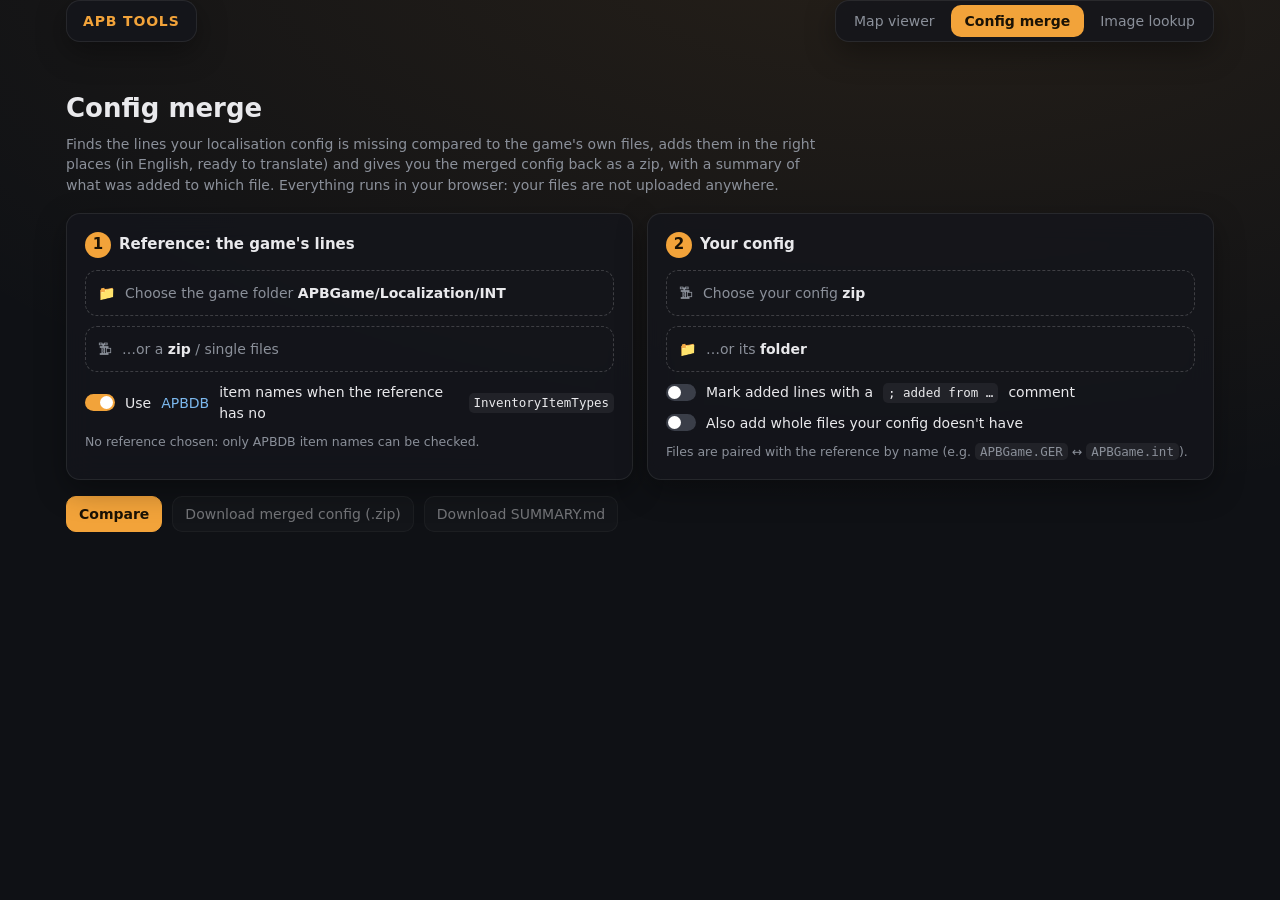
==== config/index.html @ e2eb2648 "Image Lookup" ====
<!doctype html>
<html lang="en"><head><meta charset="utf-8"><meta name="viewport" content="width=device-width,initial-scale=1">
<title>APB config merge</title><link rel="stylesheet" href="../assets/style.css">
<style>
  body{background:radial-gradient(1200px 600px at 70% -10%,rgba(242,163,58,.10),transparent),var(--bg)}
  .intro{color:var(--dim);max-width:760px;margin:6px 0 18px}
  .steps{display:grid;grid-template-columns:1fr 1fr;gap:14px}@media (max-width:820px){.steps{grid-template-columns:1fr}}
  .step{padding:18px}.step .num{width:26px;height:26px;border-radius:50%;background:var(--acc);color:var(--acc-ink);display:inline-grid;place-items:center;font-weight:700;margin-right:8px}
  .step h2{margin:0 0 12px;font-size:15px;display:flex;align-items:center}
  .pick{display:flex;flex-direction:column;gap:10px}
  .drop{display:flex;align-items:center;gap:10px;padding:12px;border:1px dashed rgba(255,255,255,.18);border-radius:12px;color:var(--dim);cursor:pointer;position:relative}
  .drop:hover{border-color:rgba(242,163,58,.6);color:var(--text)}.drop input{position:absolute;inset:0;opacity:0;cursor:pointer}
  .drop b{color:var(--text);font-weight:600}
  .opt{display:flex;gap:10px;align-items:center;cursor:pointer;user-select:none;color:var(--text)}
  .bar{display:flex;gap:10px;align-items:center;flex-wrap:wrap;margin:16px 0}
  #files tr.click{cursor:pointer}#files tr.click:hover td{background:rgba(255,255,255,.03)}
  #detail{max-height:65vh;overflow:auto}
  .st-added{color:var(--ok)}.st-duplicate-in-custom,.st-only-in-custom{color:var(--bad)}.st-same-text{color:var(--dim)}
  td.v{max-width:420px;overflow:hidden;text-overflow:ellipsis;white-space:nowrap}
  .info{font-size:12.5px;color:var(--dim)}
</style></head>
<body>
<div class="topbar page"><a class="glass brand" href="../">APB TOOLS</a><div style="flex:1"></div>
  <nav class="glass nav"><a href="../maps/">Map viewer</a><a class="on" href="./">Config merge</a><a href="../images/">Image lookup</a></nav></div>
<main class="page">
  <h1 style="margin:8px 0 0;font-size:26px">Config merge</h1>
  <p class="intro">Finds the lines your localisation config is missing compared to the game's own files, adds them in the right
    places (in English, ready to translate) and gives you the merged config back as a zip, with a summary of what was added
    to which file. Everything runs in your browser: your files are not uploaded anywhere.</p>
  <div class="steps">
    <section class="glass step"><h2><span class="num">1</span>Reference: the game's lines</h2><div class="pick">
      <label class="drop"><input type="file" id="refdir" webkitdirectory multiple>📁 <span>Choose the game folder <b>APBGame/Localization/INT</b></span></label>
      <label class="drop"><input type="file" id="reffiles" multiple accept=".zip,.int,.INT,.ini,.txt">🗜 <span>…or a <b>zip</b> / single files</span></label>
      <label class="opt"><span class="switch on" data-cb="useapbdb"></span>Use <a href="https://apbdb.com" target="_blank">APBDB</a> item names when the reference has no <code>InventoryItemTypes</code></label>
      <span id="refinfo" class="info">No reference chosen: only APBDB item names can be checked.</span></div></section>
    <section class="glass step"><h2><span class="num">2</span>Your config</h2><div class="pick">
      <label class="drop"><input type="file" id="cuszip" accept=".zip" multiple>🗜 <span>Choose your config <b>zip</b></span></label>
      <label class="drop"><input type="file" id="cusdir" webkitdirectory multiple>📁 <span>…or its <b>folder</b></span></label>
      <label class="opt"><span class="switch" data-cb="mark"></span>Mark added lines with a <code>; added from …</code> comment</label>
      <label class="opt"><span class="switch" data-cb="addmissing"></span>Also add whole files your config doesn't have</label>
      <span id="cusinfo" class="info">Files are paired with the reference by name (e.g. <code>APBGame.GER</code> ↔ <code>APBGame.int</code>).</span></div></section>
  </div>
  <input type="checkbox" id="useapbdb" checked hidden><input type="checkbox" id="mark" hidden><input type="checkbox" id="addmissing" hidden>
  <div class="bar"><button id="run" class="primary">Compare</button><button id="dlzip" disabled>Download merged config (.zip)</button>
    <button id="dlsum" disabled>Download SUMMARY.md</button><span id="status" class="dim"></span></div>
  <div id="out"></div>
  <div id="detail"></div>
</main>
<script>
document.querySelectorAll('.switch[data-cb]').forEach(sw => sw.closest('label').addEventListener('click', e => {
  e.preventDefault(); const cb = document.getElementById(sw.dataset.cb); cb.checked = !cb.checked; sw.classList.toggle('on', cb.checked);
}));
</script>
<script type="module" src="app.js"></script>
</body></html>
---- assets/style.css ----
:root{--acc:#f2a33a;--acc-ink:#1a1205;--bg:#0f1115;--glass:rgba(20,22,28,.8);--glass-solid:#171a20;--line:rgba(255,255,255,.08);--text:#e9e9ec;--dim:#8b909a;--ok:#7bd389;--bad:#e66a6a;--link:#7cb8ee;--r:14px}
*{box-sizing:border-box}
html,body{margin:0;height:100%;background:var(--bg);color:var(--text);font:14px/1.45 Inter,system-ui,-apple-system,"Segoe UI",Roboto,sans-serif;-webkit-font-smoothing:antialiased}
a{color:var(--link);text-decoration:none}a:hover{text-decoration:underline}
code{background:rgba(255,255,255,.06);padding:1px 5px;border-radius:5px;font-size:12.5px}
.glass{background:var(--glass);backdrop-filter:blur(14px);-webkit-backdrop-filter:blur(14px);border:1px solid var(--line);border-radius:var(--r);box-shadow:0 10px 30px rgba(0,0,0,.35)}
button,select,input,.btn{font:inherit;color:var(--text);background:rgba(255,255,255,.05);border:1px solid var(--line);border-radius:10px;padding:7px 12px}
button,.btn{cursor:pointer;display:inline-flex;align-items:center;gap:6px}button:hover,.btn:hover{border-color:rgba(242,163,58,.6);text-decoration:none}
button.primary,.btn.primary{background:var(--acc);color:var(--acc-ink);border-color:var(--acc);font-weight:600}
button:disabled{opacity:.45;cursor:default}
select{appearance:none;padding-right:28px;background-image:linear-gradient(45deg,transparent 50%,var(--dim) 50%),linear-gradient(135deg,var(--dim) 50%,transparent 50%);background-position:calc(100% - 15px) 50%,calc(100% - 10px) 50%;background-size:5px 5px;background-repeat:no-repeat}
select option{background:var(--glass-solid)}
input::placeholder{color:var(--dim)}input:focus,select:focus{outline:none;border-color:rgba(242,163,58,.7)}
.dim{color:var(--dim)}.ok{color:var(--ok)}.bad{color:var(--bad)}.hint{color:var(--dim);font-size:12px}
.topbar{display:flex;align-items:center;gap:12px;padding:16px}
.brand{padding:10px 16px;font-weight:700;letter-spacing:.06em;color:var(--acc);display:flex;gap:10px;align-items:center;white-space:nowrap}
.brand small{color:var(--dim);font-weight:500;letter-spacing:0}
.nav{display:flex;padding:4px;gap:2px}.nav a{padding:6px 14px;border-radius:10px;color:var(--dim)}.nav a.on{background:var(--acc);color:var(--acc-ink);font-weight:600}.nav a:hover{text-decoration:none;color:var(--text)}.nav a.on:hover{color:var(--acc-ink)}
.seg{display:flex;padding:4px;gap:2px}.seg button{border:0;background:none;color:var(--dim);padding:6px 14px}.seg button.on{background:var(--acc);color:var(--acc-ink);font-weight:600}
.card{padding:16px 18px;margin:0 0 14px}.card h3{margin:0 0 10px;font-size:11px;letter-spacing:.12em;text-transform:uppercase;color:var(--dim);font-weight:600}
.page{max-width:1180px;margin:0 auto;padding:0 16px 40px}
table.grid{border-collapse:collapse;font-size:12.5px;width:100%}table.grid th,table.grid td{border-bottom:1px solid var(--line);padding:6px 8px;text-align:left;vertical-align:top}
table.grid th{color:var(--dim);font-weight:600;font-size:11.5px;text-transform:uppercase;letter-spacing:.06em;position:sticky;top:0;background:var(--glass-solid)}
.tag{display:inline-flex;gap:6px;align-items:center;padding:3px 10px;border-radius:20px;background:rgba(255,255,255,.05);border:1px solid var(--line);font-size:12px;margin:2px}
.swatch{display:inline-block;width:10px;height:10px;border-radius:3px;margin-right:6px;vertical-align:middle}
.switch{width:30px;height:17px;border-radius:9px;background:#3a3e48;position:relative;flex:none;cursor:pointer;transition:background .15s}
.switch:after{content:"";position:absolute;width:13px;height:13px;border-radius:50%;background:#fff;top:2px;left:2px;transition:left .15s}
.switch.on{background:var(--acc)}.switch.on:after{left:15px}
@media (max-width:760px){.topbar{flex-wrap:wrap;padding:10px}.brand small{display:none}}
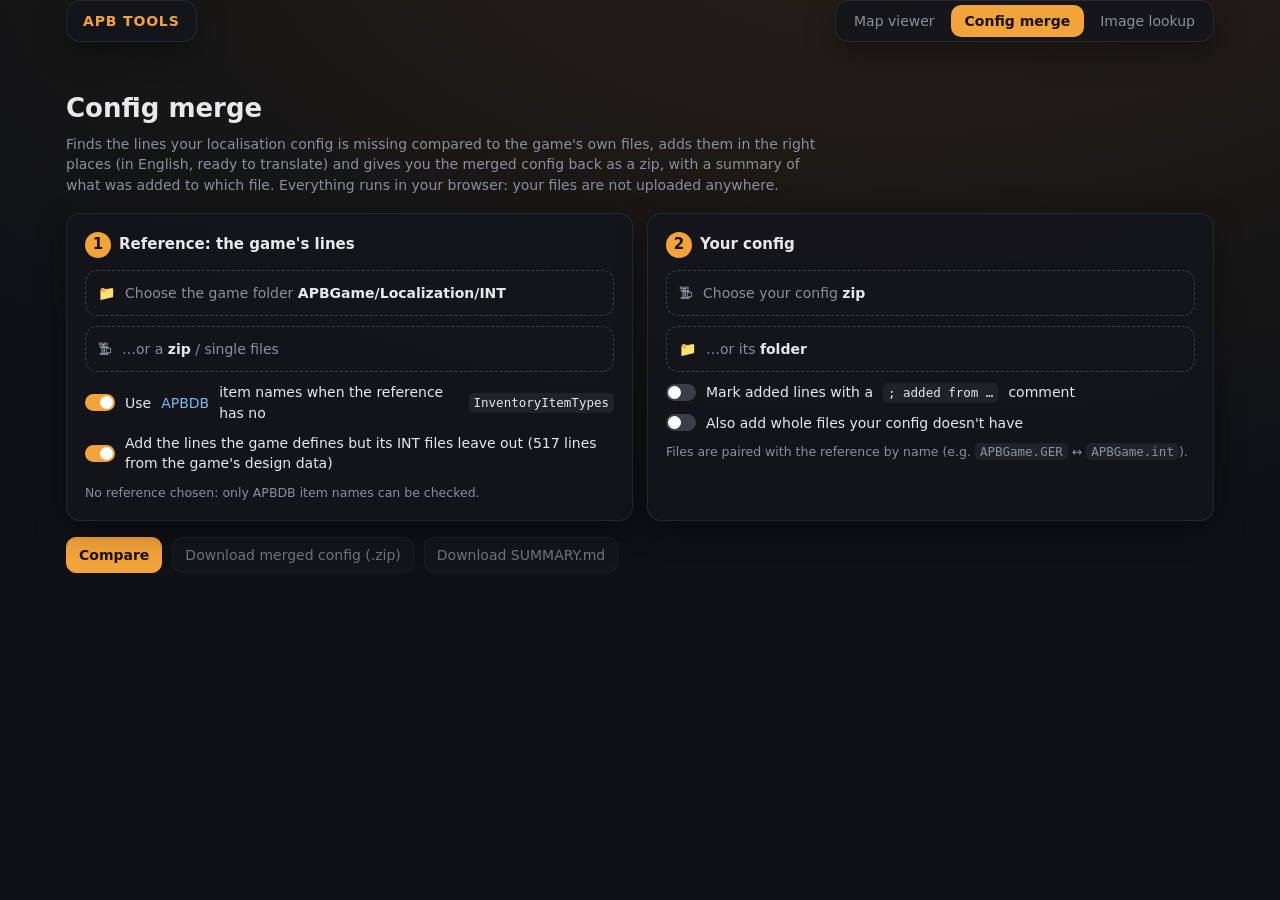
==== commit 15f94121: "Updated loclines/images" ====
--- a/config/index.html
+++ b/config/index.html
@@ -32,6 +32,7 @@
       <label class="drop"><input type="file" id="refdir" webkitdirectory multiple>📁 <span>Choose the game folder <b>APBGame/Localization/INT</b></span></label>
       <label class="drop"><input type="file" id="reffiles" multiple accept=".zip,.int,.INT,.ini,.txt">🗜 <span>…or a <b>zip</b> / single files</span></label>
       <label class="opt"><span class="switch on" data-cb="useapbdb"></span>Use <a href="https://apbdb.com" target="_blank">APBDB</a> item names when the reference has no <code>InventoryItemTypes</code></label>
+      <label class="opt"><span class="switch on" data-cb="usesdd"></span>Add the lines the game defines but its INT files leave out (517 lines from the game's design data)</label>
       <span id="refinfo" class="info">No reference chosen: only APBDB item names can be checked.</span></div></section>
     <section class="glass step"><h2><span class="num">2</span>Your config</h2><div class="pick">
       <label class="drop"><input type="file" id="cuszip" accept=".zip" multiple>🗜 <span>Choose your config <b>zip</b></span></label>
@@ -40,7 +41,7 @@
       <label class="opt"><span class="switch" data-cb="addmissing"></span>Also add whole files your config doesn't have</label>
       <span id="cusinfo" class="info">Files are paired with the reference by name (e.g. <code>APBGame.GER</code> ↔ <code>APBGame.int</code>).</span></div></section>
   </div>
-  <input type="checkbox" id="useapbdb" checked hidden><input type="checkbox" id="mark" hidden><input type="checkbox" id="addmissing" hidden>
+  <input type="checkbox" id="useapbdb" checked hidden><input type="checkbox" id="usesdd" checked hidden><input type="checkbox" id="mark" hidden><input type="checkbox" id="addmissing" hidden>
   <div class="bar"><button id="run" class="primary">Compare</button><button id="dlzip" disabled>Download merged config (.zip)</button>
     <button id="dlsum" disabled>Download SUMMARY.md</button><span id="status" class="dim"></span></div>
   <div id="out"></div>
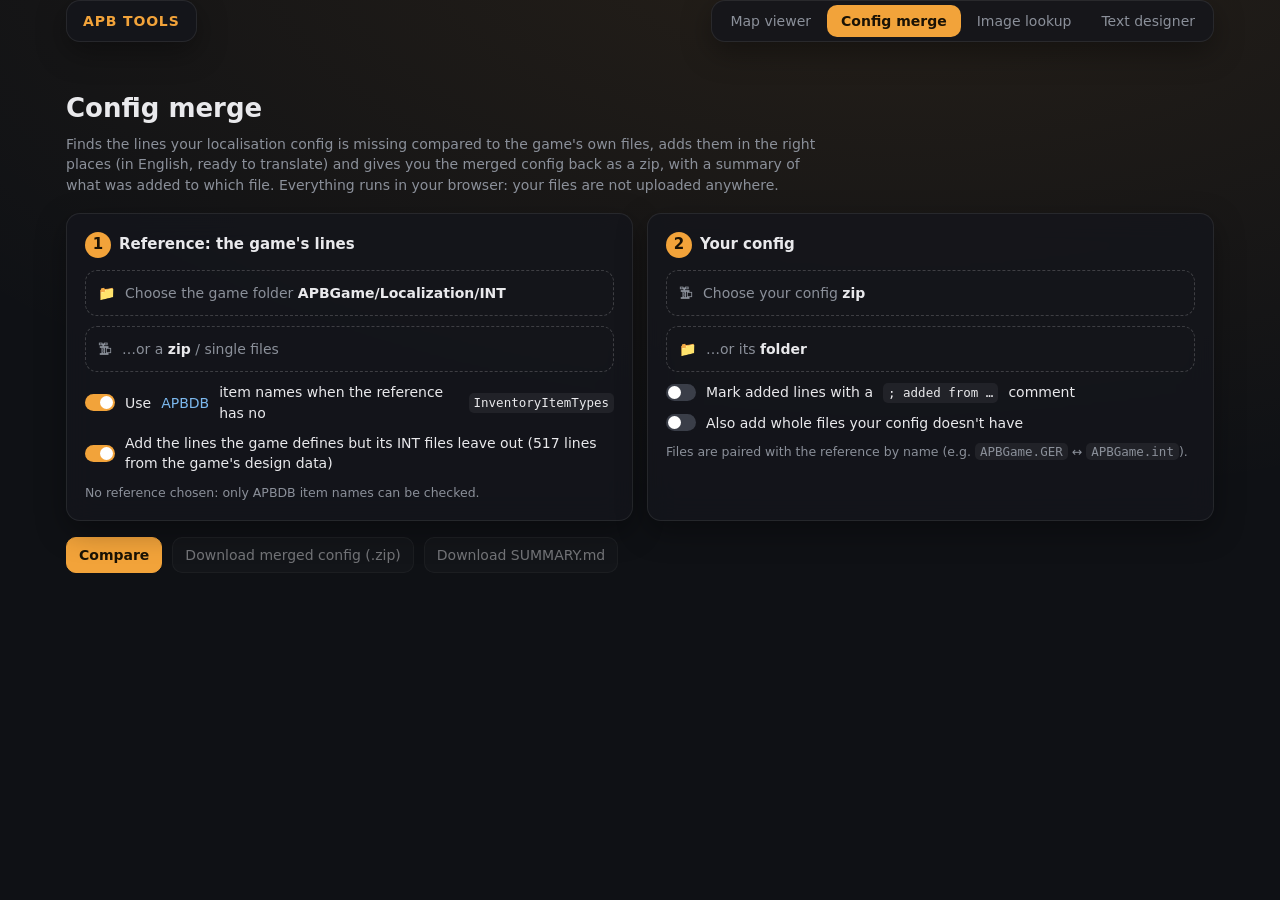
==== commit 55a37f42: "config designer" ====
--- a/config/index.html
+++ b/config/index.html
@@ -21,7 +21,7 @@
 </style></head>
 <body>
 <div class="topbar page"><a class="glass brand" href="../">APB TOOLS</a><div style="flex:1"></div>
-  <nav class="glass nav"><a href="../maps/">Map viewer</a><a class="on" href="./">Config merge</a><a href="../images/">Image lookup</a></nav></div>
+  <nav class="glass nav"><a href="../maps/">Map viewer</a><a class="on" href="./">Config merge</a><a href="../images/">Image lookup</a><a href="../designer/">Text designer</a></nav></div>
 <main class="page">
   <h1 style="margin:8px 0 0;font-size:26px">Config merge</h1>
   <p class="intro">Finds the lines your localisation config is missing compared to the game's own files, adds them in the right
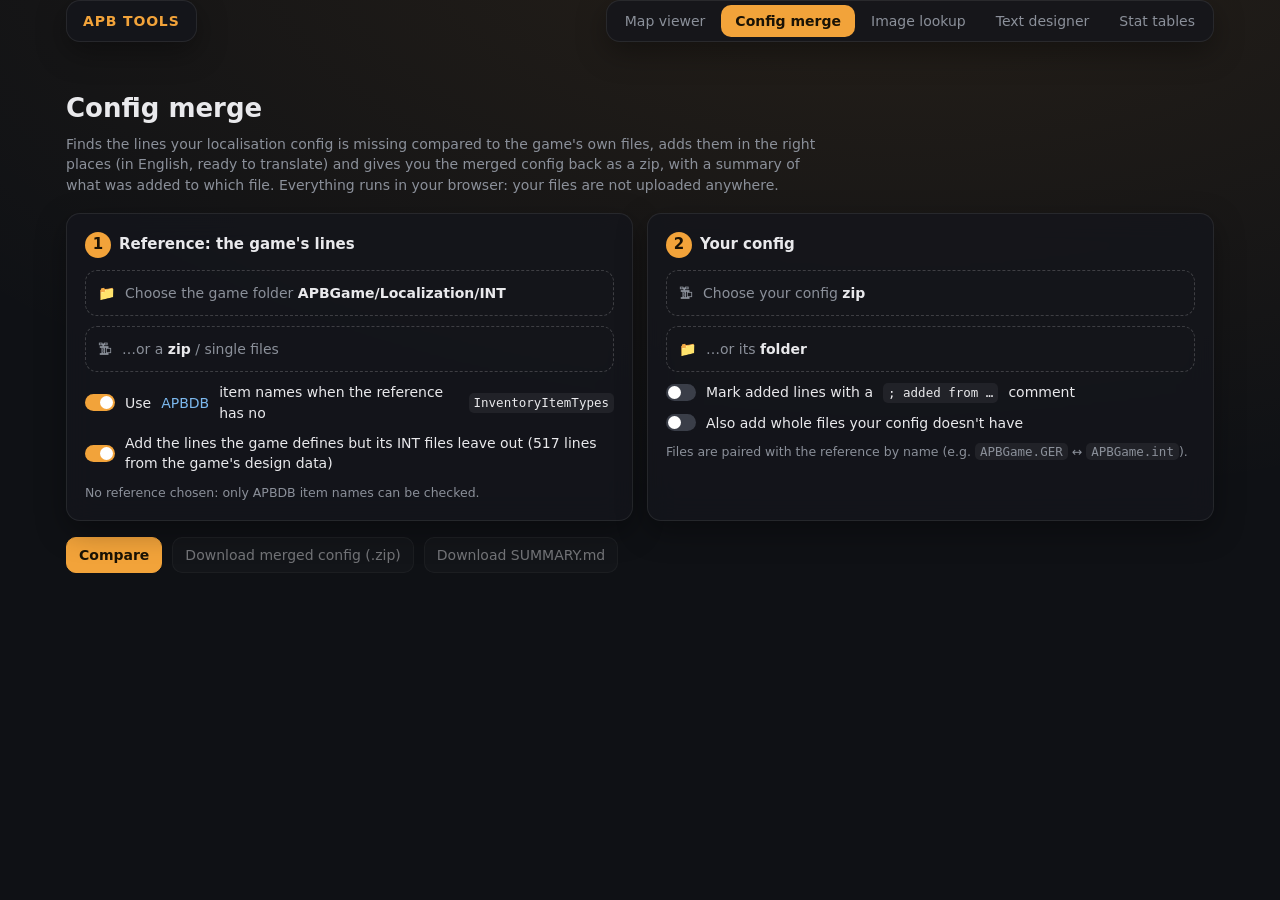
==== commit 205817ad: "stats page" ====
--- a/config/index.html
+++ b/config/index.html
@@ -21,7 +21,7 @@
 </style></head>
 <body>
 <div class="topbar page"><a class="glass brand" href="../">APB TOOLS</a><div style="flex:1"></div>
-  <nav class="glass nav"><a href="../maps/">Map viewer</a><a class="on" href="./">Config merge</a><a href="../images/">Image lookup</a><a href="../designer/">Text designer</a></nav></div>
+  <nav class="glass nav"><a href="../maps/">Map viewer</a><a class="on" href="./">Config merge</a><a href="../images/">Image lookup</a><a href="../designer/">Text designer</a><a href="../stats/">Stat tables</a></nav></div>
 <main class="page">
   <h1 style="margin:8px 0 0;font-size:26px">Config merge</h1>
   <p class="intro">Finds the lines your localisation config is missing compared to the game's own files, adds them in the right
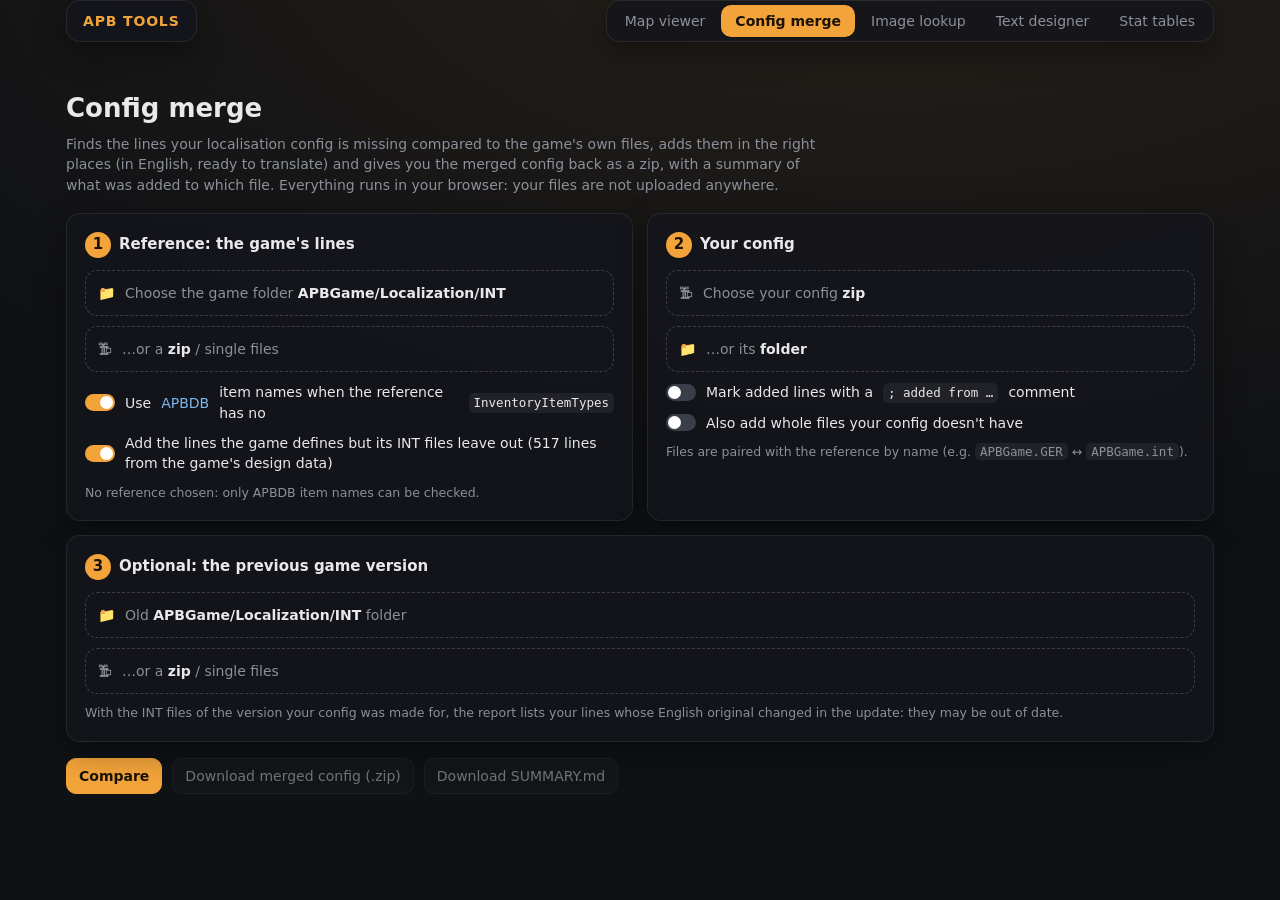
==== commit 1f21e1e9: "Editor undo/session/key checks, download reviews, config update check, bot-data branch mode, GeoGues" ====
--- a/config/index.html
+++ b/config/index.html
@@ -16,6 +16,7 @@
   #files tr.click{cursor:pointer}#files tr.click:hover td{background:rgba(255,255,255,.03)}
   #detail{max-height:65vh;overflow:auto}
   .st-added{color:var(--ok)}.st-duplicate-in-custom,.st-only-in-custom{color:var(--bad)}.st-same-text{color:var(--dim)}
+  td.warn{color:#ffcf66;font-weight:600}
   td.v{max-width:420px;overflow:hidden;text-overflow:ellipsis;white-space:nowrap}
   .info{font-size:12.5px;color:var(--dim)}
 </style></head>
@@ -31,7 +32,7 @@
     <section class="glass step"><h2><span class="num">1</span>Reference: the game's lines</h2><div class="pick">
       <label class="drop"><input type="file" id="refdir" webkitdirectory multiple>📁 <span>Choose the game folder <b>APBGame/Localization/INT</b></span></label>
       <label class="drop"><input type="file" id="reffiles" multiple accept=".zip,.int,.INT,.ini,.txt">🗜 <span>…or a <b>zip</b> / single files</span></label>
-      <label class="opt"><span class="switch on" data-cb="useapbdb"></span>Use <a href="https://apbdb.com" target="_blank">APBDB</a> item names when the reference has no <code>InventoryItemTypes</code></label>
+      <label class="opt"><span class="switch on" data-cb="useapbdb"></span>Use <a href="https://apbdb.com" target="_blank" rel="noopener">APBDB</a> item names when the reference has no <code>InventoryItemTypes</code></label>
       <label class="opt"><span class="switch on" data-cb="usesdd"></span>Add the lines the game defines but its INT files leave out (517 lines from the game's design data)</label>
       <span id="refinfo" class="info">No reference chosen: only APBDB item names can be checked.</span></div></section>
     <section class="glass step"><h2><span class="num">2</span>Your config</h2><div class="pick">
@@ -40,6 +41,10 @@
       <label class="opt"><span class="switch" data-cb="mark"></span>Mark added lines with a <code>; added from …</code> comment</label>
       <label class="opt"><span class="switch" data-cb="addmissing"></span>Also add whole files your config doesn't have</label>
       <span id="cusinfo" class="info">Files are paired with the reference by name (e.g. <code>APBGame.GER</code> ↔ <code>APBGame.int</code>).</span></div></section>
+    <section class="glass step" style="grid-column:1/-1"><h2><span class="num">3</span>Optional: the previous game version</h2><div class="pick">
+      <label class="drop"><input type="file" id="prevdir" webkitdirectory multiple>📁 <span>Old <b>APBGame/Localization/INT</b> folder</span></label>
+      <label class="drop"><input type="file" id="prevfiles" multiple accept=".zip,.int,.INT,.ini,.txt">🗜 <span>…or a <b>zip</b> / single files</span></label>
+      <span id="previnfo" class="info">With the INT files of the version your config was made for, the report lists your lines whose English original changed in the update: they may be out of date.</span></div></section>
   </div>
   <input type="checkbox" id="useapbdb" checked hidden><input type="checkbox" id="usesdd" checked hidden><input type="checkbox" id="mark" hidden><input type="checkbox" id="addmissing" hidden>
   <div class="bar"><button id="run" class="primary">Compare</button><button id="dlzip" disabled>Download merged config (.zip)</button>
@@ -48,9 +53,13 @@
   <div id="detail"></div>
 </main>
 <script>
-document.querySelectorAll('.switch[data-cb]').forEach(sw => sw.closest('label').addEventListener('click', e => {
-  e.preventDefault(); const cb = document.getElementById(sw.dataset.cb); cb.checked = !cb.checked; sw.classList.toggle('on', cb.checked);
-}));
+document.querySelectorAll('.switch[data-cb]').forEach(sw => {
+  const l = sw.closest('label'), cb = document.getElementById(sw.dataset.cb);
+  const flip = () => { cb.checked = !cb.checked; sw.classList.toggle('on', cb.checked); l.setAttribute('aria-checked', String(cb.checked)); };
+  l.setAttribute('role', 'switch'); l.tabIndex = 0; l.setAttribute('aria-checked', String(cb.checked));
+  l.addEventListener('click', e => { if (e.target.closest('a')) return; e.preventDefault(); flip(); });
+  l.addEventListener('keydown', e => { if (e.key === ' ' || e.key === 'Enter') { e.preventDefault(); flip(); } });
+});
 </script>
 <script type="module" src="app.js"></script>
 </body></html>
--- a/assets/style.css
+++ b/assets/style.css
@@ -11,11 +11,12 @@
 select{appearance:none;padding-right:28px;background-image:linear-gradient(45deg,transparent 50%,var(--dim) 50%),linear-gradient(135deg,var(--dim) 50%,transparent 50%);background-position:calc(100% - 15px) 50%,calc(100% - 10px) 50%;background-size:5px 5px;background-repeat:no-repeat}
 select option{background:var(--glass-solid)}
 input::placeholder{color:var(--dim)}input:focus,select:focus{outline:none;border-color:rgba(242,163,58,.7)}
+:focus-visible{outline:2px solid rgba(242,163,58,.85);outline-offset:2px}input:focus-visible,select:focus-visible,textarea:focus-visible{outline:none}
 .dim{color:var(--dim)}.ok{color:var(--ok)}.bad{color:var(--bad)}.hint{color:var(--dim);font-size:12px}
 .topbar{display:flex;align-items:center;gap:12px;padding:16px}
 .brand{padding:10px 16px;font-weight:700;letter-spacing:.06em;color:var(--acc);display:flex;gap:10px;align-items:center;white-space:nowrap}
 .brand small{color:var(--dim);font-weight:500;letter-spacing:0}
-.nav{display:flex;padding:4px;gap:2px}.nav a{padding:6px 14px;border-radius:10px;color:var(--dim)}.nav a.on{background:var(--acc);color:var(--acc-ink);font-weight:600}.nav a:hover{text-decoration:none;color:var(--text)}.nav a.on:hover{color:var(--acc-ink)}
+.nav{display:flex;flex-wrap:wrap;padding:4px;gap:2px}.nav a{padding:6px 14px;border-radius:10px;color:var(--dim)}.nav a.on{background:var(--acc);color:var(--acc-ink);font-weight:600}.nav a:hover{text-decoration:none;color:var(--text)}.nav a.on:hover{color:var(--acc-ink)}
 .seg{display:flex;padding:4px;gap:2px}.seg button{border:0;background:none;color:var(--dim);padding:6px 14px}.seg button.on{background:var(--acc);color:var(--acc-ink);font-weight:600}
 .card{padding:16px 18px;margin:0 0 14px}.card h3{margin:0 0 10px;font-size:11px;letter-spacing:.12em;text-transform:uppercase;color:var(--dim);font-weight:600}
 .page{max-width:1180px;margin:0 auto;padding:0 16px 40px}
@@ -26,4 +27,4 @@
 .switch{width:30px;height:17px;border-radius:9px;background:#3a3e48;position:relative;flex:none;cursor:pointer;transition:background .15s}
 .switch:after{content:"";position:absolute;width:13px;height:13px;border-radius:50%;background:#fff;top:2px;left:2px;transition:left .15s}
 .switch.on{background:var(--acc)}.switch.on:after{left:15px}
-@media (max-width:760px){.topbar{flex-wrap:wrap;padding:10px}.brand small{display:none}}
+@media (max-width:760px){.topbar{flex-wrap:wrap;padding:10px}.brand small{display:none}.nav a{padding:6px 10px}}
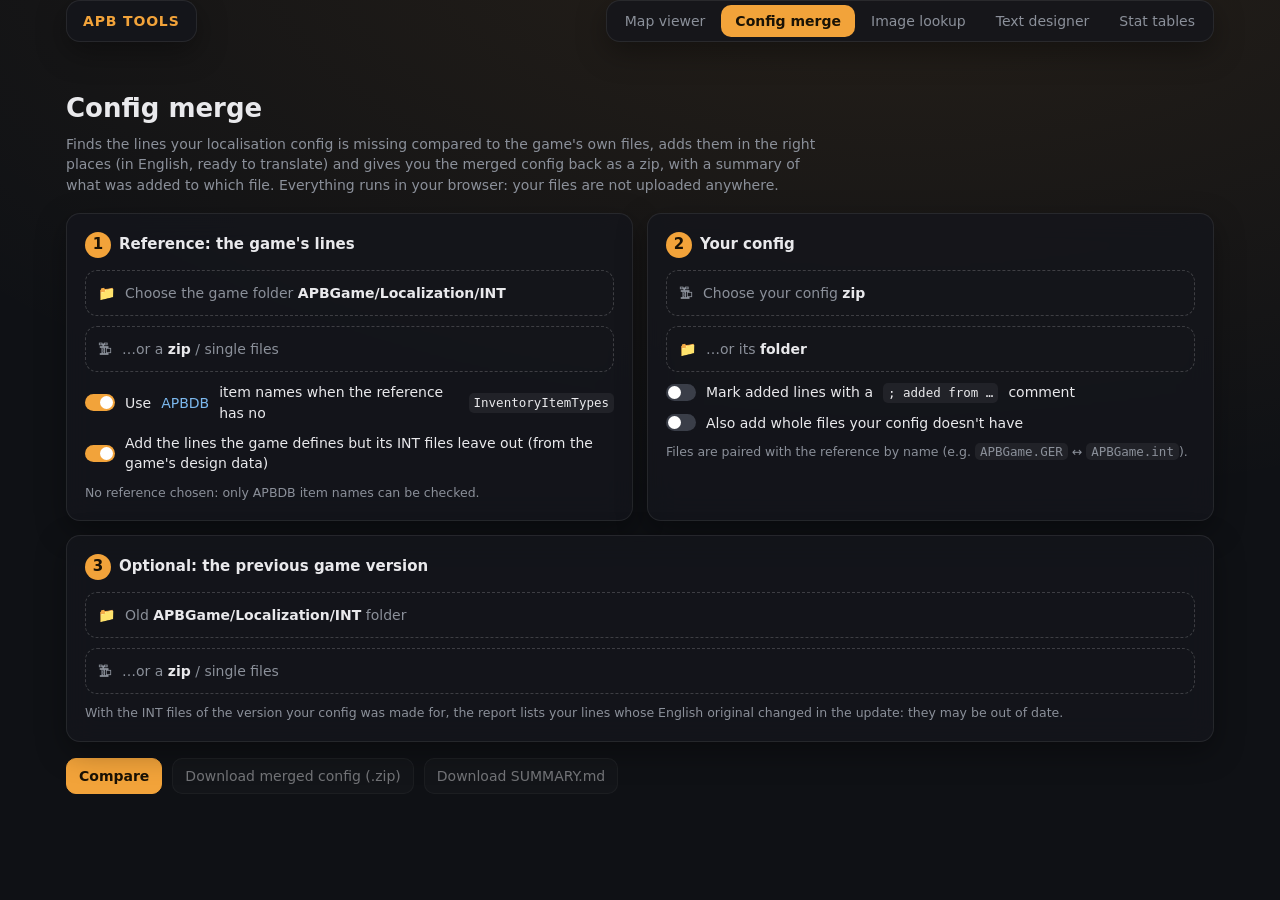
==== commit 04fd1bf0: "Site-wide review fixes: config merge safety, editor save/section bugs, TTK reloads, sync and Actions" ====
--- a/config/index.html
+++ b/config/index.html
@@ -16,7 +16,7 @@
   #files tr.click{cursor:pointer}#files tr.click:hover td{background:rgba(255,255,255,.03)}
   #detail{max-height:65vh;overflow:auto}
   .st-added{color:var(--ok)}.st-duplicate-in-custom,.st-only-in-custom{color:var(--bad)}.st-same-text{color:var(--dim)}
-  td.warn{color:#ffcf66;font-weight:600}
+  td.warn,p.warn{color:#ffcf66;font-weight:600}
   td.v{max-width:420px;overflow:hidden;text-overflow:ellipsis;white-space:nowrap}
   .info{font-size:12.5px;color:var(--dim)}
 </style></head>
@@ -33,7 +33,7 @@
       <label class="drop"><input type="file" id="refdir" webkitdirectory multiple>📁 <span>Choose the game folder <b>APBGame/Localization/INT</b></span></label>
       <label class="drop"><input type="file" id="reffiles" multiple accept=".zip,.int,.INT,.ini,.txt">🗜 <span>…or a <b>zip</b> / single files</span></label>
       <label class="opt"><span class="switch on" data-cb="useapbdb"></span>Use <a href="https://apbdb.com" target="_blank" rel="noopener">APBDB</a> item names when the reference has no <code>InventoryItemTypes</code></label>
-      <label class="opt"><span class="switch on" data-cb="usesdd"></span>Add the lines the game defines but its INT files leave out (517 lines from the game's design data)</label>
+      <label class="opt"><span class="switch on" data-cb="usesdd"></span>Add the lines the game defines but its INT files leave out (from the game's design data)</label>
       <span id="refinfo" class="info">No reference chosen: only APBDB item names can be checked.</span></div></section>
     <section class="glass step"><h2><span class="num">2</span>Your config</h2><div class="pick">
       <label class="drop"><input type="file" id="cuszip" accept=".zip" multiple>🗜 <span>Choose your config <b>zip</b></span></label>
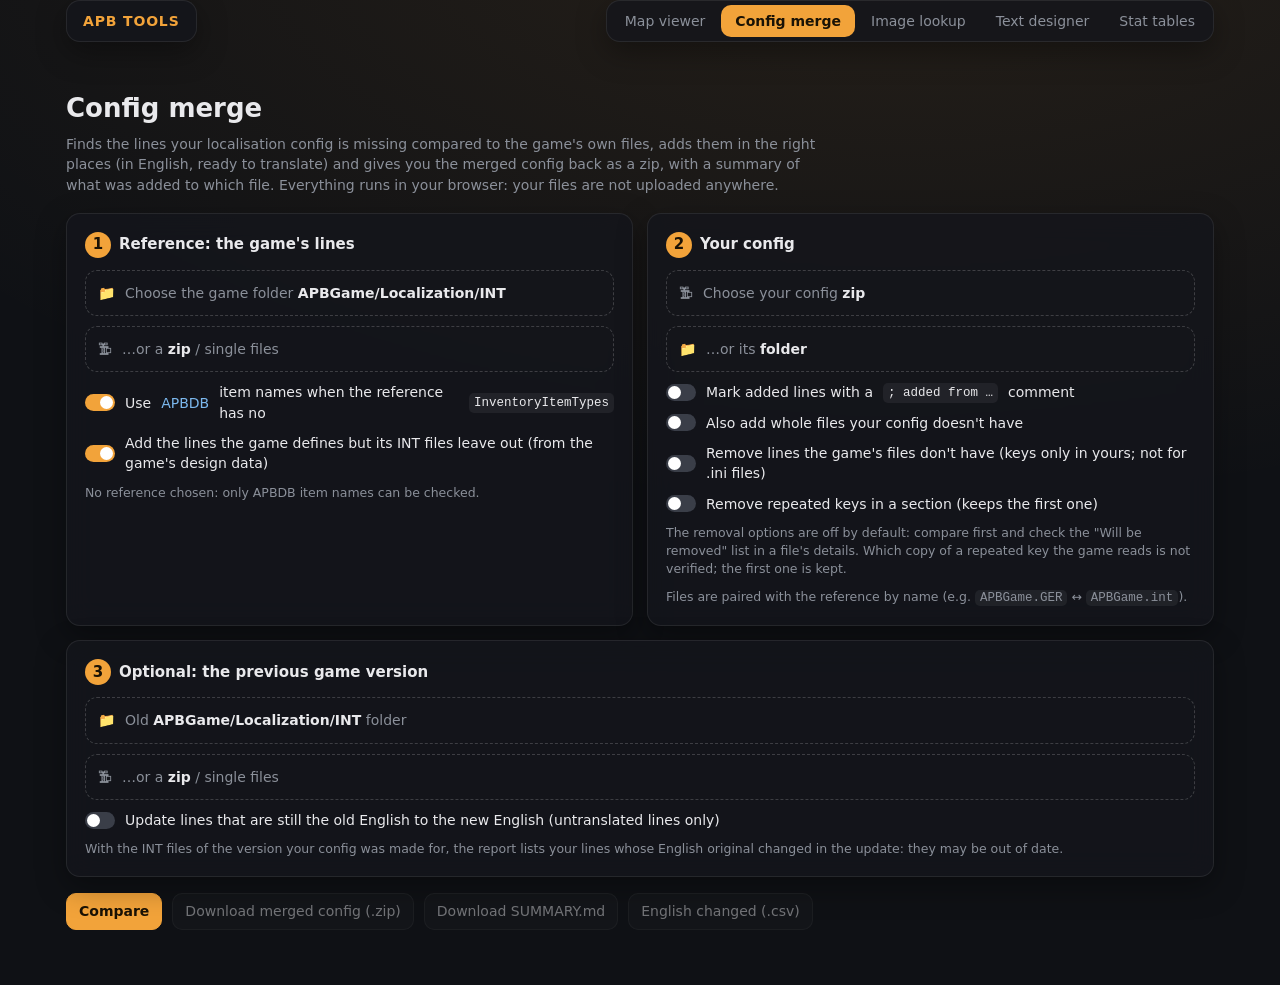
==== commit 5af526a3: "Site: editor/config/stats/GeoGuesser features + full review (~55 fixes) New features - Text designer" ====
--- a/config/index.html
+++ b/config/index.html
@@ -19,6 +19,11 @@
   td.warn,p.warn{color:#ffcf66;font-weight:600}
   td.v{max-width:420px;overflow:hidden;text-overflow:ellipsis;white-space:nowrap}
   .info{font-size:12.5px;color:var(--dim)}
+  .clr{align-self:flex-start}.clr[hidden]{display:none}
+  .tag.dd{font-size:11px;padding:1px 7px;color:#9ad0ff}
+  .ctx pre{margin:6px 0;padding:8px;background:rgba(0,0,0,.25);border-radius:8px;overflow-x:auto;font-size:12px;line-height:1.5}
+  .ctx span{display:block;white-space:pre}.ctx span.ins{background:rgba(43,182,115,.16);color:var(--ok)}.ctx span.upd{background:rgba(242,163,58,.14)}
+  .ctx i{display:inline-block;min-width:46px;color:var(--dim);font-style:normal;user-select:none}
 </style></head>
 <body>
 <div class="topbar page"><a class="glass brand" href="../">APB TOOLS</a><div style="flex:1"></div>
@@ -34,21 +39,25 @@
       <label class="drop"><input type="file" id="reffiles" multiple accept=".zip,.int,.INT,.ini,.txt">🗜 <span>…or a <b>zip</b> / single files</span></label>
       <label class="opt"><span class="switch on" data-cb="useapbdb"></span>Use <a href="https://apbdb.com" target="_blank" rel="noopener">APBDB</a> item names when the reference has no <code>InventoryItemTypes</code></label>
       <label class="opt"><span class="switch on" data-cb="usesdd"></span>Add the lines the game defines but its INT files leave out (from the game's design data)</label>
-      <span id="refinfo" class="info">No reference chosen: only APBDB item names can be checked.</span></div></section>
+      <span id="refinfo" class="info">No reference chosen: only APBDB item names can be checked.</span><button class="clr" data-clear="ref" hidden>Clear</button></div></section>
     <section class="glass step"><h2><span class="num">2</span>Your config</h2><div class="pick">
       <label class="drop"><input type="file" id="cuszip" accept=".zip" multiple>🗜 <span>Choose your config <b>zip</b></span></label>
       <label class="drop"><input type="file" id="cusdir" webkitdirectory multiple>📁 <span>…or its <b>folder</b></span></label>
       <label class="opt"><span class="switch" data-cb="mark"></span>Mark added lines with a <code>; added from …</code> comment</label>
       <label class="opt"><span class="switch" data-cb="addmissing"></span>Also add whole files your config doesn't have</label>
-      <span id="cusinfo" class="info">Files are paired with the reference by name (e.g. <code>APBGame.GER</code> ↔ <code>APBGame.int</code>).</span></div></section>
+      <label class="opt"><span class="switch" data-cb="rmonly"></span>Remove lines the game's files don't have (keys only in yours; not for .ini files)</label>
+      <label class="opt"><span class="switch" data-cb="rmdup"></span>Remove repeated keys in a section (keeps the first one)</label>
+      <span class="info">The removal options are off by default: compare first and check the "Will be removed" list in a file's details. Which copy of a repeated key the game reads is not verified; the first one is kept.</span>
+      <span id="cusinfo" class="info">Files are paired with the reference by name (e.g. <code>APBGame.GER</code> ↔ <code>APBGame.int</code>).</span><button class="clr" data-clear="cus" hidden>Clear</button></div></section>
     <section class="glass step" style="grid-column:1/-1"><h2><span class="num">3</span>Optional: the previous game version</h2><div class="pick">
       <label class="drop"><input type="file" id="prevdir" webkitdirectory multiple>📁 <span>Old <b>APBGame/Localization/INT</b> folder</span></label>
       <label class="drop"><input type="file" id="prevfiles" multiple accept=".zip,.int,.INT,.ini,.txt">🗜 <span>…or a <b>zip</b> / single files</span></label>
-      <span id="previnfo" class="info">With the INT files of the version your config was made for, the report lists your lines whose English original changed in the update: they may be out of date.</span></div></section>
+      <label class="opt"><span class="switch" data-cb="updold"></span>Update lines that are still the old English to the new English (untranslated lines only)</label>
+      <span id="previnfo" class="info">With the INT files of the version your config was made for, the report lists your lines whose English original changed in the update: they may be out of date.</span><button class="clr" data-clear="prev" hidden>Clear</button></div></section>
   </div>
-  <input type="checkbox" id="useapbdb" checked hidden><input type="checkbox" id="usesdd" checked hidden><input type="checkbox" id="mark" hidden><input type="checkbox" id="addmissing" hidden>
+  <input type="checkbox" id="useapbdb" checked hidden><input type="checkbox" id="usesdd" checked hidden><input type="checkbox" id="mark" hidden><input type="checkbox" id="addmissing" hidden><input type="checkbox" id="rmonly" hidden><input type="checkbox" id="rmdup" hidden><input type="checkbox" id="updold" hidden>
   <div class="bar"><button id="run" class="primary">Compare</button><button id="dlzip" disabled>Download merged config (.zip)</button>
-    <button id="dlsum" disabled>Download SUMMARY.md</button><span id="status" class="dim"></span></div>
+    <button id="dlsum" disabled>Download SUMMARY.md</button><button id="dlcsv" disabled title="Your lines whose English original changed since the previous version (step 3)">English changed (.csv)</button><span id="status" class="dim"></span></div>
   <div id="out"></div>
   <div id="detail"></div>
 </main>
--- a/assets/style.css
+++ b/assets/style.css
@@ -1,3 +1,4 @@
+[hidden]{display:none!important}
 :root{--acc:#f2a33a;--acc-ink:#1a1205;--bg:#0f1115;--glass:rgba(20,22,28,.8);--glass-solid:#171a20;--line:rgba(255,255,255,.08);--text:#e9e9ec;--dim:#8b909a;--ok:#7bd389;--bad:#e66a6a;--link:#7cb8ee;--r:14px}
 *{box-sizing:border-box}
 html,body{margin:0;height:100%;background:var(--bg);color:var(--text);font:14px/1.45 Inter,system-ui,-apple-system,"Segoe UI",Roboto,sans-serif;-webkit-font-smoothing:antialiased}
